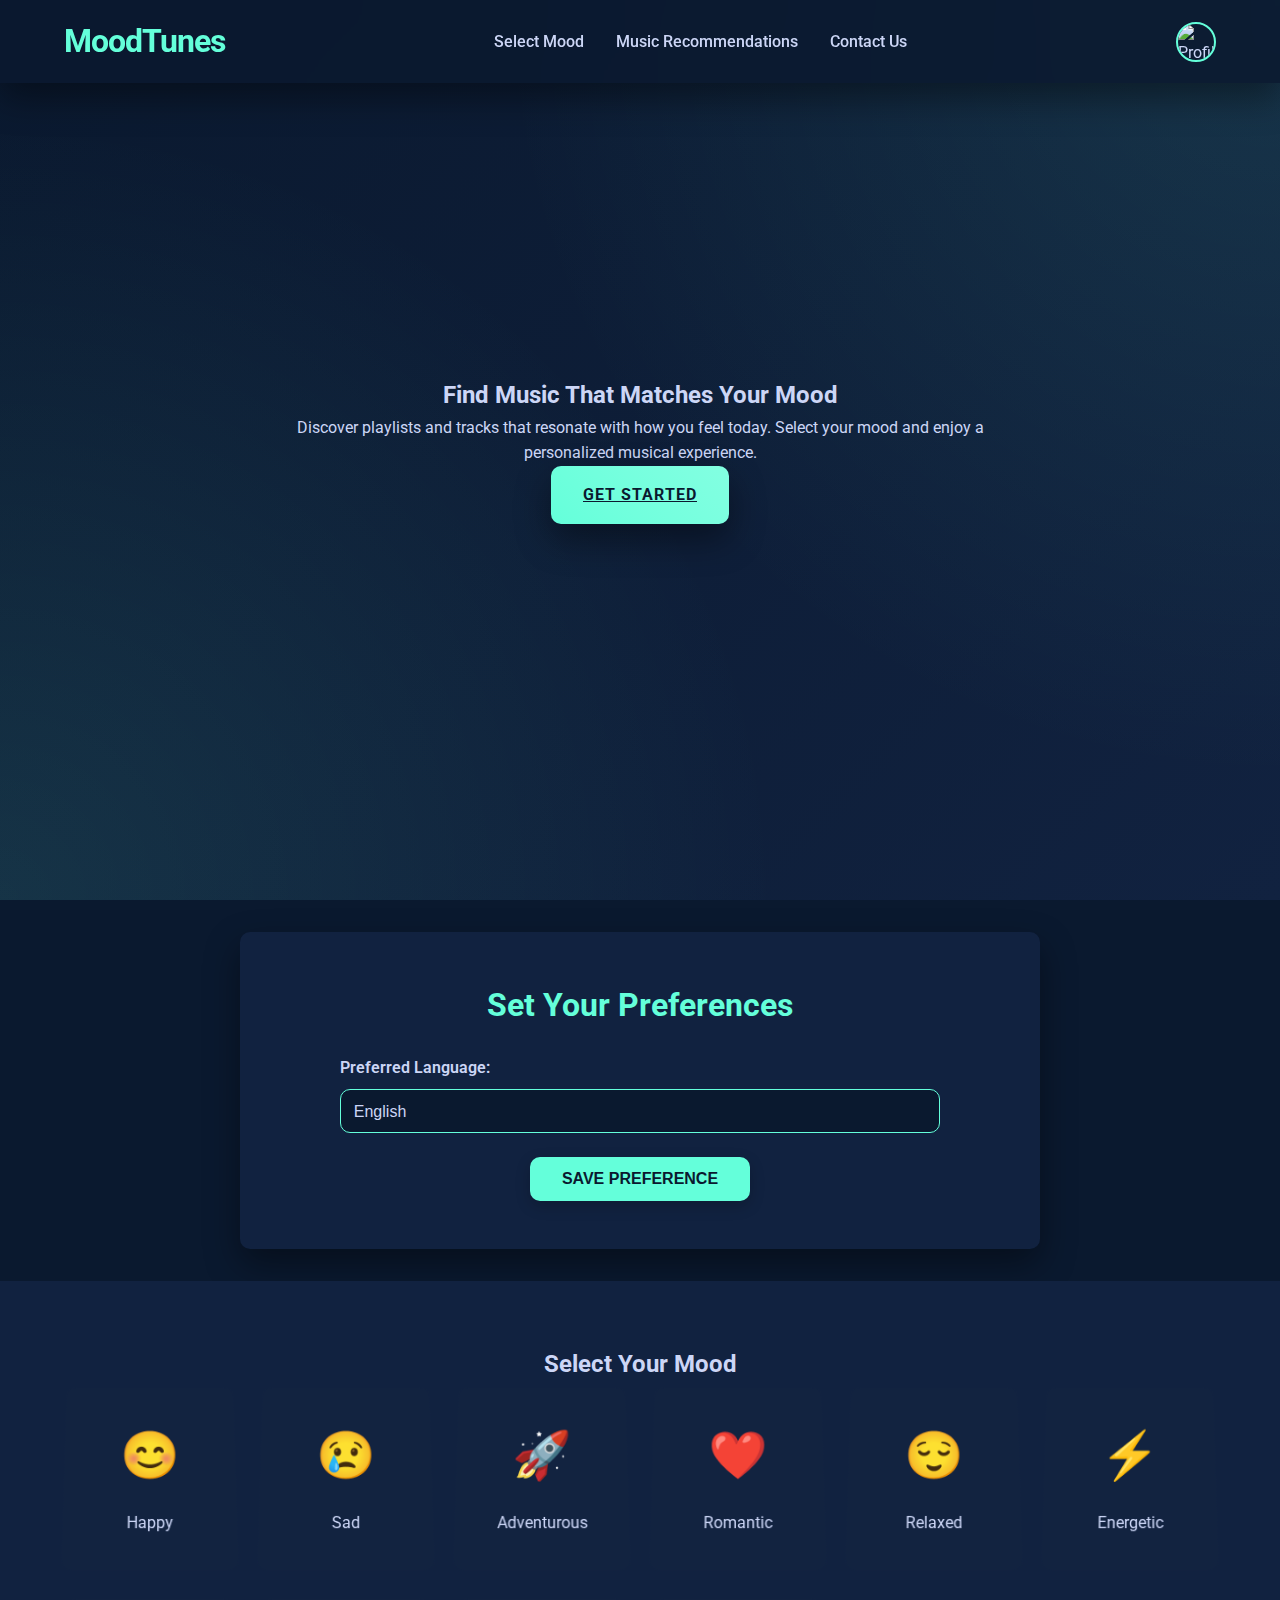
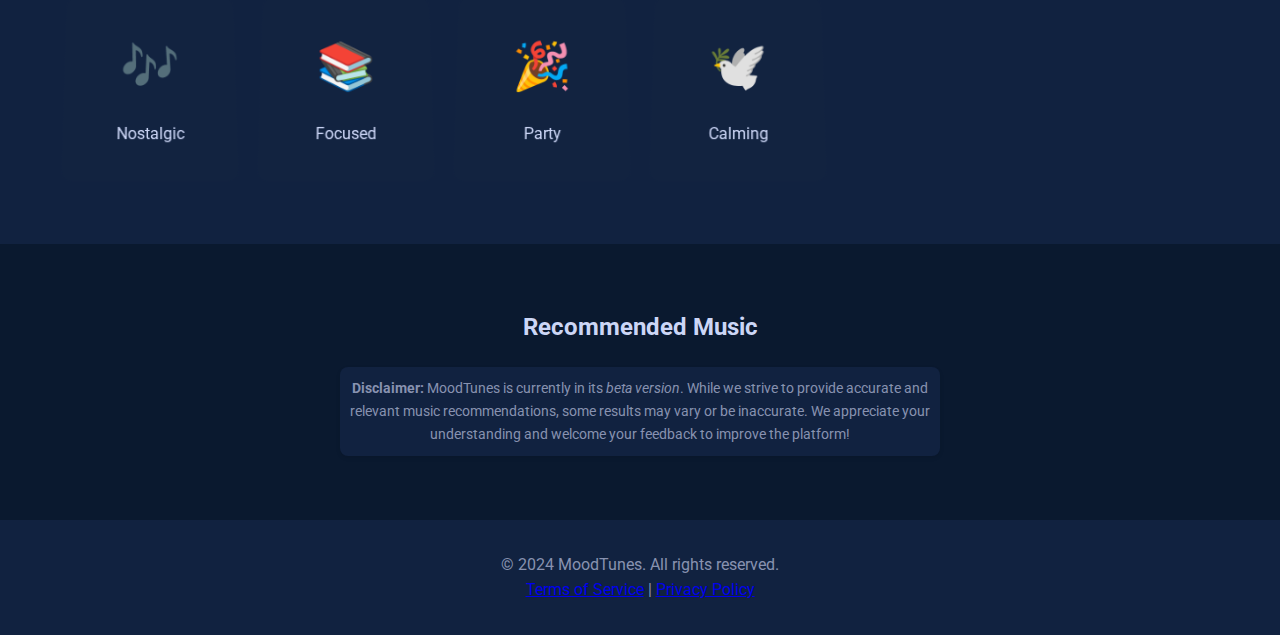
==== index.html @ 679fee43 "Add files via upload" ====
<!DOCTYPE html>
<html lang="en">
<head>
    <meta charset="UTF-8">
    <meta name="viewport" content="width=device-width, initial-scale=1.0">
    <title>MoodTunes - Find Music by Mood</title>
    <link rel="stylesheet" href="https://cdnjs.cloudflare.com/ajax/libs/font-awesome/6.0.0-beta3/css/all.min.css">
    <link rel="stylesheet" href="moodtunes.css">
    <link href="https://fonts.googleapis.com/css2?family=Roboto:wght@400;500;700&family=Poppins:wght@400;600&display=swap" rel="stylesheet">
</head>
<body>
    <div id="mainContent">
        <!-- Header -->
        <header>
            <nav>
                <div class="logo">
                    <h1>MoodTunes</h1>
                </div>
                <ul class="nav-links">
                    <li><a href="#mood-selector">Select Mood</a></li>
                    <li><a href="#recommended-music">Music Recommendations</a></li>
                    <li><a href="contact.html">Contact Us</a></li>
                </ul>
<div id="authSection" style="display: none;">
    <a href="login.html" id="loginButton" class="btn">Login</a>
    <a href="signup.html" id="signupButton" class="btn">Sign Up</a>
</div>

<!-- Profile Dropdown (shown when logged in) -->
<div class="profile-dropdown hidden" id="profileDropdown">
    <div class="profile-trigger" id="profileTrigger">
        <img id="userAvatar" src="https://via.placeholder.com/40" alt="Profile Picture">
    </div>
    <div class="dropdown-menu" id="profileMenu">
        <div class="profile-details">
            <img id="dropdownAvatar" src="https://via.placeholder.com/50" alt="Profile Picture">
            <div class="profile-details-text">
                <h4 id="userName">User Name</h4>
                <p id="userEmail">user@example.com</p>
            </div>
        </div>
        <ul>
            <li>
                <a href="settings.html">
                    <i class="fas fa-cog"></i> Settings
                </a>
            </li>
            <li>
                <a href="profile.html">
                    <i class="fas fa-user"></i> Profile
                </a>
            </li>
            <li id="logoutBtn">
                <i class="fas fa-sign-out-alt"></i> Logout
            </li>
        </ul>
    </div>
</div>

            </nav>
        </header>

        <!-- Hero Section -->
        <section id="hero">
            <div class="hero-content">
                <h2>Find Music That Matches Your Mood</h2>
                <p>Discover playlists and tracks that resonate with how you feel today. Select your mood and enjoy a personalized musical experience.</p>
                <a href="#mood-selector" class="hero-button">Get Started</a>
            </div>
        </section>
  <!-- Language Preferences -->
        <section id="preferences" class="animate__animated animate__fadeInUp">
            <h2>Set Your Preferences</h2>
            <form id="preferencesForm">
                <div class="form-group">
                    <label for="language">Preferred Language:</label>
                    <select id="language" name="language">
                        <option value="en">English</option>
                        <option value="es">Spanish</option>
                        <option value="fr">French</option>
                        <option value="de">German</option>
                        <option value="hi">Hindi</option>
                        <option value="ta">Tamil</option>
                        <option value="te">Telugu</option>
                        <option value="zh">Chinese</option>
                        <option value="ja">Japanese</option>
                        <option value="ko">Korean</option>
                        <option value="ru">Russian</option>
                        <option value="ar">Arabic</option>
                        <option value="pt">Portuguese</option>
                        <option value="it">Italian</option>
                        <option value="bn">Bengali</option>
                        <option value="ur">Urdu</option>
                        <option value="vi">Vietnamese</option>
                        <option value="th">Thai</option>
                        <option value="pl">Polish</option>
                        <option value="tr">Turkish</option>
                        <option value="nl">Dutch</option>
                        <option value="sv">Swedish</option>
                        <option value="he">Hebrew</option>
                        <option value="el">Greek</option>
                    </select>
                </div>
                <button type="button" id="savePreferences" class="btn">Save Preference</button>
            </form>
        </section>

        <!-- Mood Selector -->
        <section id="mood-selector" class="animate__animated animate__fadeInUp">
            <h2>Select Your Mood</h2>
            <div class="mood-wheel">
                <div class="mood-option happy"><span>😊</span>Happy</div>
                <div class="mood-option sad"><span>😢</span>Sad</div>
                <div class="mood-option adventurous"><span>🚀</span>Adventurous</div>
                <div class="mood-option romantic"><span>❤️</span>Romantic</div>
                <div class="mood-option relaxed"><span>😌</span>Relaxed</div>
                <div class="mood-option energetic"><span>⚡</span>Energetic</div>
                <div class="mood-option nostalgic"><span>🎶</span>Nostalgic</div>
                <div class="mood-option focused"><span>📚</span>Focused</div>
                <div class="mood-option party"><span>🎉</span>Party</div>
                <div class="mood-option calming"><span>🕊️</span>Calming</div>
            </div>
        </section>

        <!-- Recommended Music -->
        <section id="recommended-music" class="animate__animated animate__fadeInUp">
            <h2>Recommended Music</h2>
            <div class="music-grid">
                <!-- Music recommendations will be dynamically populated here -->
            </div>
            <div style="
    font-size: 0.9rem;
    color: #8892B0; /* Muted gray-blue text color */
    text-align: center;
    margin-top: 20px;
    padding: 10px;
    background-color: #112240; /* Dark background to match theme */
    border-radius: 8px;
    box-shadow: 0 2px 4px rgba(0, 0, 0, 0.1);
    max-width: 600px;
    margin-left: auto;
    margin-right: auto;
">
    <p><strong>Disclaimer:</strong> MoodTunes is currently in its <em>beta version</em>. While we strive to provide accurate and relevant music recommendations, some results may vary or be inaccurate. We appreciate your understanding and welcome your feedback to improve the platform!</p>
</div>

        </section>
    </div>

    <!-- Footer -->
    <footer>
        <div class="footer-content">
            <p>&copy; 2024 MoodTunes. All rights reserved.</p>
            <p><a href="terms.html">Terms of Service</a> | <a href="#privacy">Privacy Policy</a></p>
        </div>
    </footer>

    <!-- JavaScript -->
    <script type="module" src="moodtunes.js"></script>
</body>
</html>
---- moodtunes.css ----
/* Premium MoodTunes Styling */

/* Advanced Color Palette & Premium Variables */
:root {
    /* Deep, Sophisticated Color Scheme */
    --primary-color: #0A192F;         /* Deep Navy Blue */
    --secondary-color: #112240;       /* Darker Navy Blue */
    --accent-color: #64FFDA;          /* Vibrant Teal */
    --text-primary: #CCD6F6;          /* Soft Light Blue */
    --text-secondary: #8892B0;        /* Muted Gray-Blue */
    
    /* Gradient & Shadow Enhancements */
    --gradient-primary: linear-gradient(
        135deg, 
        var(--primary-color), 
        var(--secondary-color)
    );
    --gradient-accent: linear-gradient(
        45deg, 
        var(--accent-color), 
        color-mix(in srgb, var(--accent-color) 80%, white)
    );
    
    /* Advanced Shadow & Effects */
    --shadow-elevated: 0 15px 35px rgba(0, 0, 0, 0.4);
    --shadow-subtle: 0 5px 15px rgba(0, 0, 0, 0.2);
    
    /* Typography & Spacing */
    --font-primary: 'Inter', 'Roboto', sans-serif;
    --border-radius: 10px;
    --transition-smooth: all 0.3s cubic-bezier(0.645, 0.045, 0.355, 1);
}

/* Reset & Global Styles */
*, *::before, *::after {
    margin: 0;
    padding: 0;
    box-sizing: border-box;
    scroll-behavior: smooth;
}

body {
    font-family: var(--font-primary);
    background-color: var(--primary-color);
    color: var(--text-primary);
    line-height: 1.6;
    overflow-x: hidden;
}

/* Premium Header Navigation */
header {
    position: fixed;
    top: 0;
    left: 0;
    width: 100%;
    background: rgba(10, 25, 47, 0.85);
    backdrop-filter: blur(15px);
    z-index: 1000;
    box-shadow: var(--shadow-elevated);
    padding: 1rem 5%;
    transition: var(--transition-smooth);
}

header nav {
    display: flex;
    justify-content: space-between;
    align-items: center;
    max-width: 1400px;
    margin: 0 auto;
}

.logo h1 {
    color: var(--accent-color);
    font-size: 2rem;
    font-weight: 700;
    letter-spacing: -1px;
}

.nav-links {
    display: flex;
    align-items: center;
    gap: 2rem;
    list-style: none;
}

.nav-links li a {
    color: var(--text-primary);
    text-decoration: none;
    font-weight: 500;
    position: relative;
    transition: var(--transition-smooth);
}

.nav-links li a::after {
    content: '';
    position: absolute;
    bottom: -5px;
    left: 0;
    width: 0;
    height: 2px;
    background-color: var(--accent-color);
    transition: var(--transition-smooth);
}

.nav-links li a:hover::after {
    width: 100%;
}

.nav-links .btn {
    background: transparent;
    border: 2px solid var(--accent-color);
    color: var(--accent-color);
    padding: 0.5rem 1rem;
    border-radius: var(--border-radius);
    transition: var(--transition-smooth);
}

.nav-links .btn:hover {
    background: rgba(100, 255, 218, 0.1);
}

/* Responsive Burger Menu */
.burger {
    display: none;
    cursor: pointer;
    flex-direction: column;
    gap: 5px;
}

.burger div {
    width: 25px;
    height: 3px;
    background-color: var(--accent-color);
    transition: var(--transition-smooth);
}

/* Hero Section - Futuristic & Premium */
#hero {
    height: 100vh;
    display: flex;
    align-items: center;
    justify-content: center;
    background: var(--gradient-primary);
    text-align: center;
    position: relative;
    overflow: hidden;
}

#hero::before {
    content: '';
    position: absolute;
    top: 0;
    left: 0;
    width: 100%;
    height: 100%;
    background: 
        radial-gradient(
            circle at top right, 
            rgba(100, 255, 218, 0.1), 
            transparent 50%
        ),
        radial-gradient(
            circle at bottom left, 
            rgba(100, 255, 218, 0.1), 
            transparent 50%
        );
}

.hero-content {
    position: relative;
    z-index: 10;
    max-width: 800px;
    padding: 2rem;
}

.hero-button {
    display: inline-block;
    background: var(--gradient-accent);
    color: var(--primary-color);
    padding: 1rem 2rem;
    border-radius: var(--border-radius);
    font-weight: 700;
    text-transform: uppercase;
    letter-spacing: 1px;
    transition: var(--transition-smooth);
    box-shadow: var(--shadow-elevated);
}

.hero-button:hover {
    transform: translateY(-5px);
    box-shadow: 0 20px 40px rgba(0, 0, 0, 0.3);
}

/* Mood Selector - Enhanced Grid */
#mood-selector {
    background: var(--secondary-color);
    padding: 4rem 5%;
    display: flex;
    flex-direction: column;
    align-items: center;
}

.mood-wheel {
    display: grid;
    grid-template-columns: repeat(auto-fit, minmax(150px, 1fr));
    gap: 1.5rem;
    width: 100%;
    max-width: 1200px;
}

.mood-option {
    background: rgba(17, 34, 64, 0.7);
    border: 2px solid transparent;
    transition: var(--transition-smooth);
    text-align: center;
    padding: 2rem;
    border-radius: var(--border-radius);
    cursor: pointer;
    transform: perspective(500px) rotateX(10deg);
}

.mood-option:hover {
    border-color: var(--accent-color);
    transform: scale(1.05) perspective(500px) rotateX(0);
    box-shadow: var(--shadow-elevated);
}

.mood-option span {
    display: block;
    font-size: 3rem;
    margin-bottom: 1rem;
    transition: var(--transition-smooth);
}

.mood-option:hover span {
    transform: scale(1.2) rotate(10deg);
}

/* Recommended Music Grid */
#recommended-music {
    background: var(--primary-color);
    padding: 4rem 5%;
    display: flex;
    flex-direction: column;
    align-items: center;
}

.music-grid {
    display: grid;
    grid-template-columns: repeat(auto-fit, minmax(250px, 1fr));
    gap: 2rem;
    width: 100%;
    max-width: 1400px;
}

.music-card {
    background: var(--secondary-color);
    border-radius: var(--border-radius);
    overflow: hidden;
    transition: var(--transition-smooth);
    transform: translateY(0);
}

.music-card:hover {
    transform: translateY(-15px);
    box-shadow: var(--shadow-elevated);
}

/* Responsive Adjustments */
@media screen and (max-width: 768px) {
    /* Mobile Navigation */
    .nav-links {
        position: fixed;
        right: -100%;
        top: 0;
        height: 100vh;
        width: 75%;
        background: var(--secondary-color);
        flex-direction: column;
        justify-content: center;
        align-items: center;
        transition: var(--transition-smooth);
        z-index: 100;
    }

    .nav-links.active {
        right: 0;
    }

    .burger {
        display: flex;
        z-index: 200;
    }

    .burger.active .line1 {
        transform: rotate(-45deg) translate(-5px, 6px);
    }

    .burger.active .line2 {
        opacity: 0;
    }

    .burger.active .line3 {
        transform: rotate(45deg) translate(-5px, -6px);
    }
}

/* Footer */
footer {
    background: var(--secondary-color);
    color: var(--text-secondary);
    padding: 2rem 5%;
    text-align: center;
}

/* Profile Dropdown Styling */
.profile-dropdown {
    position: relative;
    display: flex;
    align-items: center;
}

.profile-trigger {
    display: flex;
    align-items: center;
    cursor: pointer;
    transition: var(--transition-smooth);
}

.profile-trigger img {
    width: 40px;
    height: 40px;
    border-radius: 50%;
    border: 2px solid var(--accent-color);
    object-fit: cover;
    transition: var(--transition-smooth);
}

.profile-trigger:hover img {
    transform: scale(1.1);
    box-shadow: 0 0 0 4px rgba(100, 255, 218, 0.2);
}

/* Dropdown Menu */
.dropdown-menu {
    position: absolute;
    top: calc(100% + 10px);
    right: 0;
    width: 318px;
    background: var(--secondary-color);
    border-radius: var(--border-radius);
    box-shadow: var(--shadow-elevated);
    opacity: 0;
    visibility: hidden;
    transform: translateY(-10px);
    transition: opacity 0.3s ease, transform 0.3s ease;
    border: 1px solid rgba(100, 255, 218, 0.1);
    z-index: 1000;
    overflow: hidden;
}

/* Music Card */
.music-card {
    background: var(--secondary-color);
    border-radius: var(--border-radius);
    overflow: hidden;
    transition: var(--transition-smooth);
    transform: translateY(0);
    display: flex;
    flex-direction: column;
    justify-content: space-between;
    align-items: center;
    padding: 1rem;
    text-align: center;
}

.music-card img {
    width: 86%; /* Set full width of the card */
    height: auto; /* Maintain aspect ratio */
    border-radius: var(--border-radius);
    object-fit: cover; /* Ensures the image scales properly */
    max-height: 200px; /* Set a reasonable max height */
    margin-bottom: 1rem;
}

/* Spotify Button */
.music-card .spotify-button {
    display: inline-flex;
    align-items: center;
    justify-content: center;
    background-color: #1DB954; /* Spotify green */
    color: #fff;
    padding: 0.5rem 1rem;
    border-radius: var(--border-radius);
    text-decoration: none;
    font-size: 0.9rem;
    font-weight: 600;
    transition: var(--transition-smooth);
    margin-top: 1rem;
    box-shadow: var(--shadow-elevated);
}

.music-card .spotify-button:hover {
    background-color: #1ed760; /* Slightly lighter green on hover */
    transform: translateY(-2px);
    box-shadow: var(--shadow-elevated);
}

.music-card .spotify-button img {
    margin-right: 0.5rem;
    width: 20px;
    height: 20px;
}

/* Title and Owner Styling */
.music-card h3 {
    font-size: 1.2rem;
    color: var(--text-primary);
    margin: 0.5rem 0;
}

.music-card p {
    font-size: 1rem;
    color: var(--text-secondary);
    margin: 0;
}


.dropdown-menu.active {
    opacity: 1;
    visibility: visible;
    transform: translateY(0);
}

/* Profile Details */
.profile-details {
    display: flex;
    align-items: center;
    padding: 1.2rem;
    background: rgba(17, 34, 64, 0.8);
    border-bottom: 1px solid rgba(100, 255, 218, 0.2);
}

.profile-details img {
    width: 50px;
    height: 50px;
    border-radius: 50%;
    margin-right: 1rem;
    border: 2px solid var(--accent-color);
    object-fit: cover;
}

.profile-details h4 {
    color: var(--text-primary);
    margin: 0;
    font-size: 1rem;
    font-weight: 600;
}

.profile-details p {
    color: var(--text-secondary);
    margin: 0;
    font-size: 0.9rem;
}

/* Dropdown Menu Items */
.dropdown-menu ul {
    list-style: none;
    padding: 0;
    margin: 0;
}

.dropdown-menu ul li {
    padding: 0.8rem 1.2rem;
    color: var(--text-primary);
    cursor: pointer;
    display: flex;
    align-items: center;
    transition: var(--transition-smooth);
}

.dropdown-menu ul li i {
    margin-right: 1rem;
    font-size: 1.2rem;
    color: var(--accent-color);
}

.dropdown-menu ul li:hover {
    background: rgba(100, 255, 218, 0.1);
    color: var(--accent-color);
}

.dropdown-menu ul li a {
    text-decoration: none;
    color: inherit;
    width: 100%;
}

/* Login Button Styles */
.login-btn {
    display: inline-block;
    background: transparent;
    color: var(--accent-color);
    border: 2px solid var(--accent-color);
    padding: 0.75rem 1.5rem;
    border-radius: var(--border-radius);
    font-weight: 600;
    text-transform: uppercase;
    letter-spacing: 1px;
    transition: var(--transition-smooth);
    text-decoration: none;
    cursor: pointer;
}

.login-btn:hover {
    background: rgba(100, 255, 218, 0.1);
    transform: translateY(-3px);
    box-shadow: var(--shadow-subtle);
}

.login-btn:active {
    transform: translateY(1px);
    background: rgba(100, 255, 218, 0.2);
}

/* Language Preferences Section */
#preferences {
    background: var(--secondary-color);
    color: var(--text-primary);
    padding: 3rem 5%;
    border-radius: var(--border-radius);
    box-shadow: var(--shadow-elevated);
    margin: 2rem auto;
    text-align: center;
    max-width: 800px;
}

#preferences h2 {
    font-size: 2rem;
    font-weight: 700;
    margin-bottom: 1.5rem;
    color: var(--accent-color);
}

#preferencesForm {
    display: flex;
    flex-direction: column;
    gap: 1.5rem;
    align-items: center;
}

.form-group {
    display: flex;
    flex-direction: column;
    width: 100%;
    max-width: 600px;
    text-align: left;
}

.form-group label {
    font-size: 1rem;
    font-weight: 600;
    margin-bottom: 0.5rem;
    color: var(--text-primary);
}

.form-group select {
    width: 100%;
    padding: 0.8rem;
    font-size: 1rem;
    color: var(--text-primary);
    background: var(--primary-color);
    border: 1px solid var(--accent-color);
    border-radius: var(--border-radius);
    outline: none;
    transition: border 0.3s ease, box-shadow 0.3s ease;
    appearance: none; /* Hides the default arrow for better styling */
    position: relative;
    z-index: 1; /* Ensures dropdown options are above other content */
}


.form-group select:hover,
.form-group select:focus {
    border-color: var(--accent-color);
    background: var(--secondary-color);
}

.form-group select option {
    color: var(--text-primary);
    background: var(--primary-color);
    border: none;
    padding: 0.8rem;
}

select:focus-visible {
    outline: none;
}

/* Ensure dropdown options display downward */
.form-group select {
    overflow: visible;
    position: relative;
}


.btn {
    padding: 0.8rem 2rem;
    font-size: 1rem;
    font-weight: 600;
    color: var(--primary-color);
    background: var(--accent-color);
    border: none;
    border-radius: var(--border-radius);
    cursor: pointer;
    transition: var(--transition-smooth);
    box-shadow: var(--shadow-subtle);
    text-transform: uppercase;
}

.btn:hover {
    background: linear-gradient(45deg, var(--accent-color), #ffffff);
    transform: translateY(-2px);
    box-shadow: var(--shadow-elevated);
}

.btn:active {
    transform: translateY(1px);
    box-shadow: var(--shadow-subtle);
}

/* Responsive Adjustments for Preferences Section */
@media screen and (max-width: 768px) {
    #preferences {
        padding: 2rem;
    }

    .form-group {
        max-width: 100%;
    }

    .btn {
        width: 100%;
    }
}

/* Alternative Filled Style */
.login-btn.filled {
    background: var(--accent-color);
    color: var(--primary-color);
    border: 2px solid var(--accent-color);
}

.login-btn.filled:hover {
    background: color-mix(in srgb, var(--accent-color) 90%, white);
    box-shadow: var(--shadow-elevated);
}

/* Responsive Login Button */
@media screen and (max-width: 768px) {
    .login-btn {
        width: 100%;
        text-align: center;
        padding: 1rem;
        margin-top: 1rem;
    }
}

@media screen and (max-width: 768px) {
    .dropdown-menu {
        position: fixed; /* Fixed to viewport for mobile */
        top: 50px; /* Below the header */
        right: 0;
        width: 100%; /* Full width */
        border-radius: 0; /* Remove rounded corners */
        box-shadow: none; /* Simplify shadow for smaller screens */
        z-index: 1000;
    }

    .profile-details {
        padding: 1.5rem;
        background: rgba(17, 34, 64, 0.8);
        text-align: center;
        border-bottom: 1px solid rgba(100, 255, 218, 0.2);
    }

    .profile-details img {
        width: 60px;
        height: 60px;
    }

    .profile-details h4 {
        font-size: 1.1rem;
    }

    .profile-details p {
        font-size: 0.95rem;
    }

    .dropdown-menu ul li {
        padding: 1rem;
        text-align: center; /* Center align text for better spacing */
    }

    .dropdown-menu ul li:hover {
        background: rgba(100, 255, 218, 0.1);
    }
}
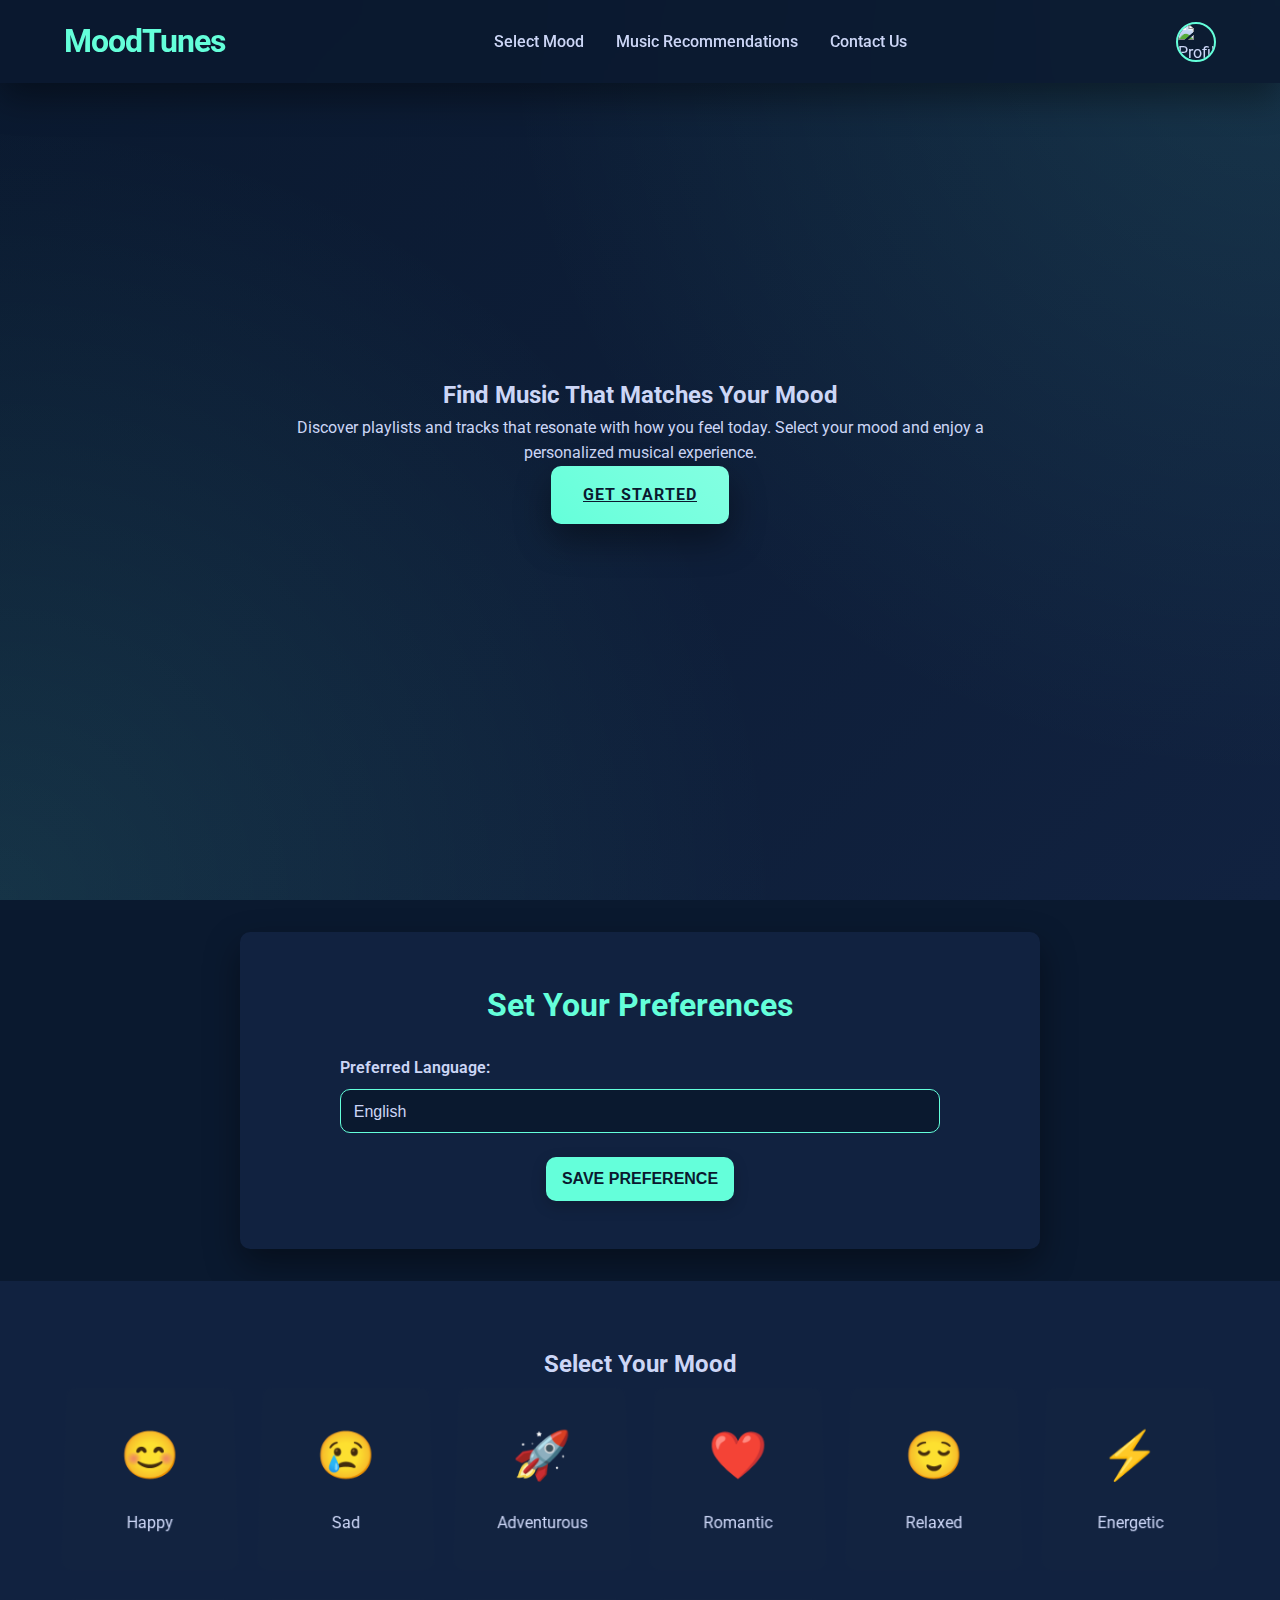
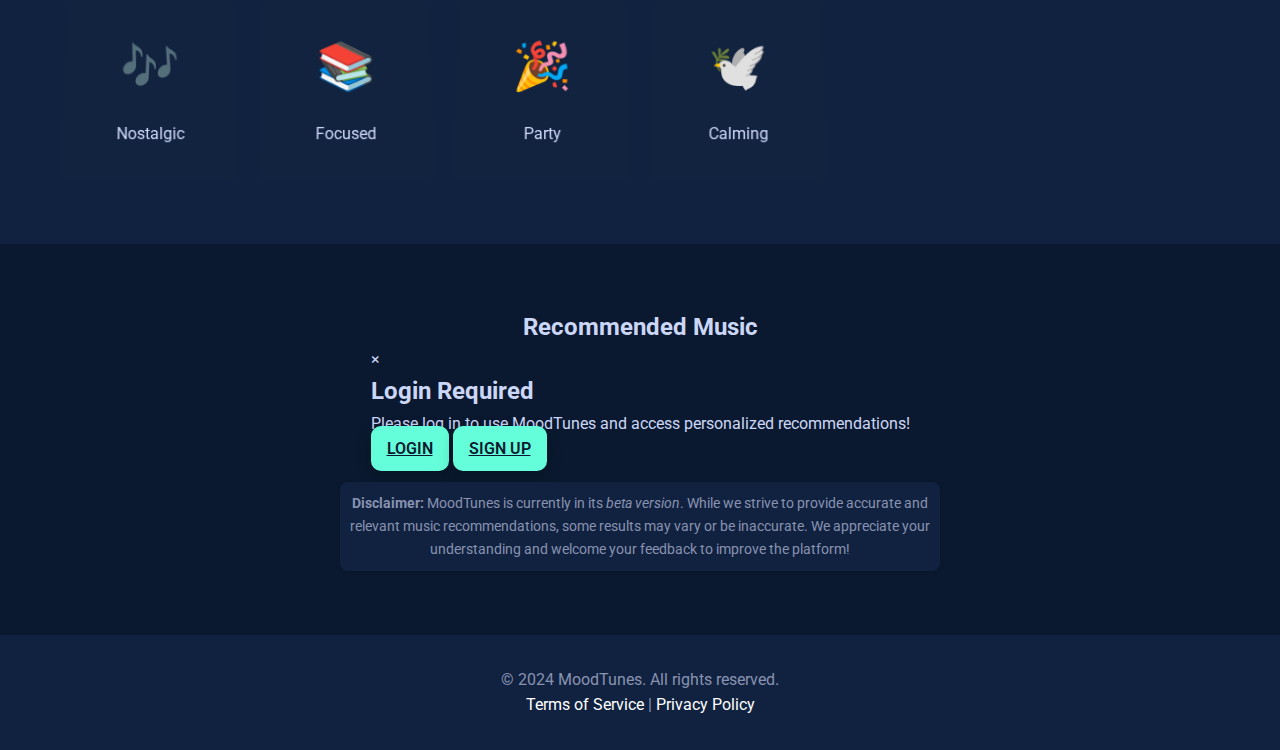
==== commit 34c686f3: "Update index.html" ====
--- a/index.html
+++ b/index.html
@@ -128,6 +128,19 @@
             <div class="music-grid">
                 <!-- Music recommendations will be dynamically populated here -->
             </div>
+            <!-- Modal Popup -->
+<div id="loginModal" class="modal hidden">
+    <div class="modal-content">
+        <span class="close-button" id="closeModal">&times;</span>
+        <h2>Login Required</h2>
+        <p>Please log in to use MoodTunes and access personalized recommendations!</p>
+        <div class="modal-actions">
+            <a href="login.html" class="btn btn-primary">Login</a>
+            <a href="signup.html" class="btn btn-secondary">Sign Up</a>
+        </div>
+    </div>
+</div>
+
             <div style="
     font-size: 0.9rem;
     color: #8892B0; /* Muted gray-blue text color */
@@ -151,7 +164,7 @@
     <footer>
         <div class="footer-content">
             <p>&copy; 2024 MoodTunes. All rights reserved.</p>
-            <p><a href="terms.html">Terms of Service</a> | <a href="#privacy">Privacy Policy</a></p>
+            <p><a href="terms-and-conditions.html">Terms of Service</a> | <a href="privacy-policy.html">Privacy Policy</a></p>
         </div>
     </footer>
 
--- a/moodtunes.css
+++ b/moodtunes.css
@@ -173,6 +173,11 @@
     padding: 2rem;
 }
 
+.footer-content a {
+    text-decoration: none;
+    color: #ffffff;
+}
+
 .hero-button {
     display: inline-block;
     background: var(--gradient-accent);
@@ -605,7 +610,7 @@
 
 
 .btn {
-    padding: 0.8rem 2rem;
+   padding: 0.8rem 1rem;
     font-size: 1rem;
     font-weight: 600;
     color: var(--primary-color);
@@ -705,4 +710,74 @@
     .dropdown-menu ul li:hover {
         background: rgba(100, 255, 218, 0.1);
     }
-}+
+        .dropdown-menu ul li#logoutBtn {
+        text-align: center;
+        justify-content: center;
+        padding: 1rem;
+        width: 100%; /* Ensure full width */
+    }
+}
+
+/* Media Queries for Music Card */
+
+/* For tablets and smaller screens */
+@media (max-width: 768px) {
+    .music-card {
+        flex-direction: column;
+        padding: 0.8rem;
+    }
+
+    .music-card img {
+        max-height: 150px; /* Reduce max height for smaller screens */
+        margin-bottom: 0.8rem;
+    }
+
+    .music-card h3 {
+        font-size: 1rem; /* Adjust font size for smaller screens */
+    }
+
+    .music-card p {
+        font-size: 0.9rem;
+    }
+
+    .music-card .spotify-button {
+        font-size: 0.8rem; /* Smaller font for button */
+        padding: 0.4rem 0.8rem;
+    }
+
+    .music-card .spotify-button img {
+        width: 18px; /* Adjust Spotify logo size */
+        height: 18px;
+        margin-right: 0.4rem;
+    }
+}
+
+/* For mobile devices */
+@media (max-width: 480px) {
+    .music-card {
+        padding: 0.6rem;
+    }
+
+    .music-card img {
+        max-height: 317px; /* Further reduce max height */
+    }
+
+    .music-card h3 {
+        font-size: 0.9rem;
+    }
+
+    .music-card p {
+        font-size: 0.8rem;
+    }
+
+    .music-card .spotify-button {
+        font-size: 0.7rem; /* Even smaller font for button */
+        padding: 0.3rem 0.6rem;
+    }
+
+    .music-card .spotify-button img {
+        width: 16px; /* Adjust Spotify logo size further */
+        height: 16px;
+    }
+}
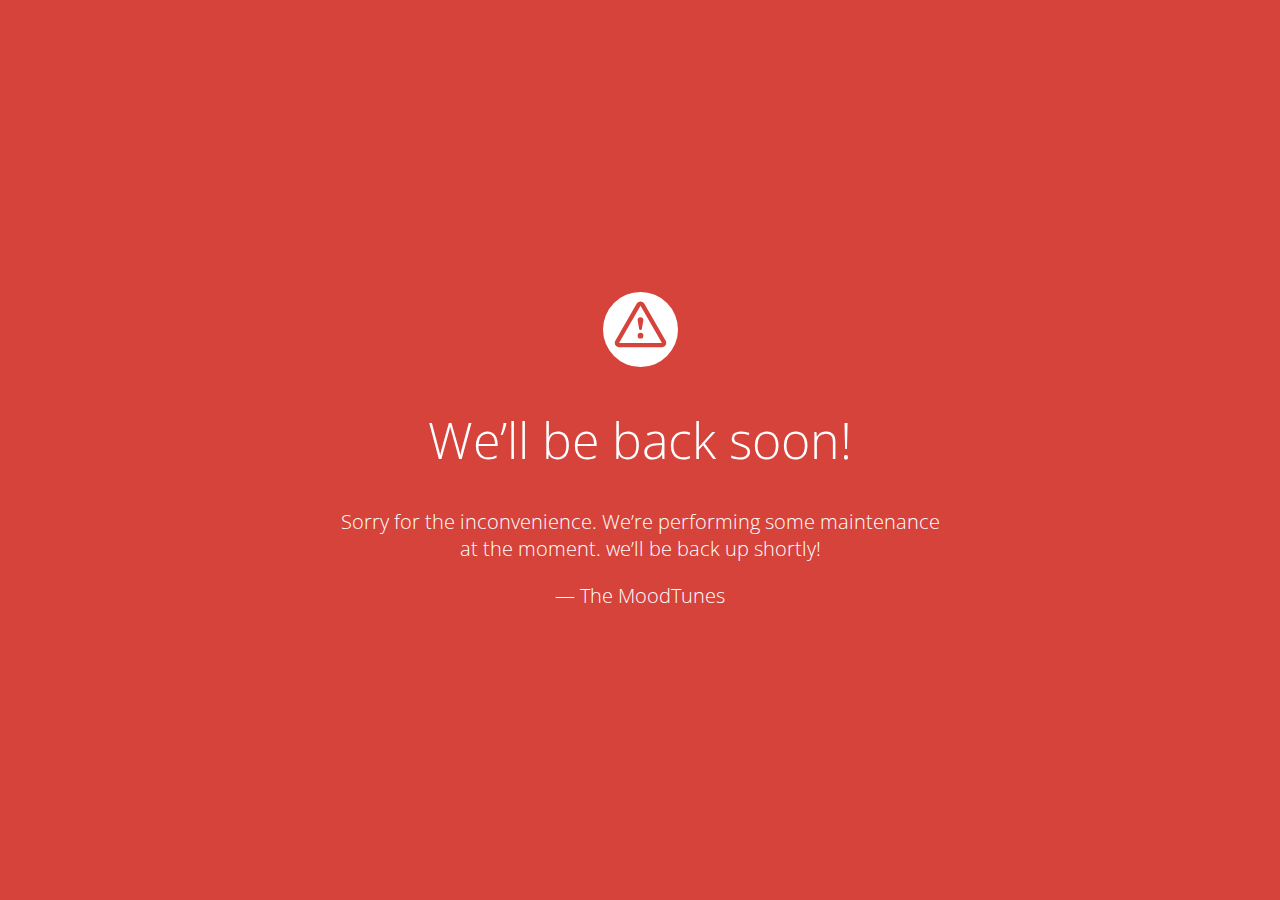
==== commit 839b4604: "Create index.html" ====
--- a/index.html
+++ b/index.html
@@ -1,174 +1,23 @@
-<!DOCTYPE html>
-<html lang="en">
-<head>
-    <meta charset="UTF-8">
-    <meta name="viewport" content="width=device-width, initial-scale=1.0">
-    <title>MoodTunes - Find Music by Mood</title>
-    <link rel="stylesheet" href="https://cdnjs.cloudflare.com/ajax/libs/font-awesome/6.0.0-beta3/css/all.min.css">
-    <link rel="stylesheet" href="moodtunes.css">
-    <link href="https://fonts.googleapis.com/css2?family=Roboto:wght@400;500;700&family=Poppins:wght@400;600&display=swap" rel="stylesheet">
-</head>
-<body>
-    <div id="mainContent">
-        <!-- Header -->
-        <header>
-            <nav>
-                <div class="logo">
-                    <h1>MoodTunes</h1>
-                </div>
-                <ul class="nav-links">
-                    <li><a href="#mood-selector">Select Mood</a></li>
-                    <li><a href="#recommended-music">Music Recommendations</a></li>
-                    <li><a href="contact.html">Contact Us</a></li>
-                </ul>
-<div id="authSection" style="display: none;">
-    <a href="login.html" id="loginButton" class="btn">Login</a>
-    <a href="signup.html" id="signupButton" class="btn">Sign Up</a>
-</div>
-
-<!-- Profile Dropdown (shown when logged in) -->
-<div class="profile-dropdown hidden" id="profileDropdown">
-    <div class="profile-trigger" id="profileTrigger">
-        <img id="userAvatar" src="https://via.placeholder.com/40" alt="Profile Picture">
-    </div>
-    <div class="dropdown-menu" id="profileMenu">
-        <div class="profile-details">
-            <img id="dropdownAvatar" src="https://via.placeholder.com/50" alt="Profile Picture">
-            <div class="profile-details-text">
-                <h4 id="userName">User Name</h4>
-                <p id="userEmail">user@example.com</p>
-            </div>
-        </div>
-        <ul>
-            <li>
-                <a href="settings.html">
-                    <i class="fas fa-cog"></i> Settings
-                </a>
-            </li>
-            <li>
-                <a href="profile.html">
-                    <i class="fas fa-user"></i> Profile
-                </a>
-            </li>
-            <li id="logoutBtn">
-                <i class="fas fa-sign-out-alt"></i> Logout
-            </li>
-        </ul>
-    </div>
-</div>
-
-            </nav>
-        </header>
-
-        <!-- Hero Section -->
-        <section id="hero">
-            <div class="hero-content">
-                <h2>Find Music That Matches Your Mood</h2>
-                <p>Discover playlists and tracks that resonate with how you feel today. Select your mood and enjoy a personalized musical experience.</p>
-                <a href="#mood-selector" class="hero-button">Get Started</a>
-            </div>
-        </section>
-  <!-- Language Preferences -->
-        <section id="preferences" class="animate__animated animate__fadeInUp">
-            <h2>Set Your Preferences</h2>
-            <form id="preferencesForm">
-                <div class="form-group">
-                    <label for="language">Preferred Language:</label>
-                    <select id="language" name="language">
-                        <option value="en">English</option>
-                        <option value="es">Spanish</option>
-                        <option value="fr">French</option>
-                        <option value="de">German</option>
-                        <option value="hi">Hindi</option>
-                        <option value="ta">Tamil</option>
-                        <option value="te">Telugu</option>
-                        <option value="zh">Chinese</option>
-                        <option value="ja">Japanese</option>
-                        <option value="ko">Korean</option>
-                        <option value="ru">Russian</option>
-                        <option value="ar">Arabic</option>
-                        <option value="pt">Portuguese</option>
-                        <option value="it">Italian</option>
-                        <option value="bn">Bengali</option>
-                        <option value="ur">Urdu</option>
-                        <option value="vi">Vietnamese</option>
-                        <option value="th">Thai</option>
-                        <option value="pl">Polish</option>
-                        <option value="tr">Turkish</option>
-                        <option value="nl">Dutch</option>
-                        <option value="sv">Swedish</option>
-                        <option value="he">Hebrew</option>
-                        <option value="el">Greek</option>
-                    </select>
-                </div>
-                <button type="button" id="savePreferences" class="btn">Save Preference</button>
-            </form>
-        </section>
-
-        <!-- Mood Selector -->
-        <section id="mood-selector" class="animate__animated animate__fadeInUp">
-            <h2>Select Your Mood</h2>
-            <div class="mood-wheel">
-                <div class="mood-option happy"><span>😊</span>Happy</div>
-                <div class="mood-option sad"><span>😢</span>Sad</div>
-                <div class="mood-option adventurous"><span>🚀</span>Adventurous</div>
-                <div class="mood-option romantic"><span>❤️</span>Romantic</div>
-                <div class="mood-option relaxed"><span>😌</span>Relaxed</div>
-                <div class="mood-option energetic"><span>⚡</span>Energetic</div>
-                <div class="mood-option nostalgic"><span>🎶</span>Nostalgic</div>
-                <div class="mood-option focused"><span>📚</span>Focused</div>
-                <div class="mood-option party"><span>🎉</span>Party</div>
-                <div class="mood-option calming"><span>🕊️</span>Calming</div>
-            </div>
-        </section>
-
-        <!-- Recommended Music -->
-        <section id="recommended-music" class="animate__animated animate__fadeInUp">
-            <h2>Recommended Music</h2>
-            <div class="music-grid">
-                <!-- Music recommendations will be dynamically populated here -->
-            </div>
-            <!-- Modal Popup -->
-<div id="loginModal" class="modal hidden">
-    <div class="modal-content">
-        <span class="close-button" id="closeModal">&times;</span>
-        <h2>Login Required</h2>
-        <p>Please log in to use MoodTunes and access personalized recommendations!</p>
-        <div class="modal-actions">
-            <a href="login.html" class="btn btn-primary">Login</a>
-            <a href="signup.html" class="btn btn-secondary">Sign Up</a>
-        </div>
-    </div>
-</div>
-
-            <div style="
-    font-size: 0.9rem;
-    color: #8892B0; /* Muted gray-blue text color */
-    text-align: center;
-    margin-top: 20px;
-    padding: 10px;
-    background-color: #112240; /* Dark background to match theme */
-    border-radius: 8px;
-    box-shadow: 0 2px 4px rgba(0, 0, 0, 0.1);
-    max-width: 600px;
-    margin-left: auto;
-    margin-right: auto;
-">
-    <p><strong>Disclaimer:</strong> MoodTunes is currently in its <em>beta version</em>. While we strive to provide accurate and relevant music recommendations, some results may vary or be inaccurate. We appreciate your understanding and welcome your feedback to improve the platform!</p>
-</div>
-
-        </section>
-    </div>
-
-    <!-- Footer -->
-    <footer>
-        <div class="footer-content">
-            <p>&copy; 2024 MoodTunes. All rights reserved.</p>
-            <p><a href="terms-and-conditions.html">Terms of Service</a> | <a href="privacy-policy.html">Privacy Policy</a></p>
-        </div>
-    </footer>
-
-    <!-- JavaScript -->
-    <script type="module" src="moodtunes.js"></script>
-</body>
-</html>
+<!doctype html>
+<title>Site Maintenance</title>
+<link href="https://fonts.googleapis.com/css?family=Open+Sans:300,400,700" rel="stylesheet">
+<style>
+  html, body { padding: 0; margin: 0; width: 100%; height: 100%; }
+  * {box-sizing: border-box;}
+  body { text-align: center; padding: 0; background: #d6433b; color: #fff; font-family: Open Sans; }
+  h1 { font-size: 50px; font-weight: 100; text-align: center;}
+  body { font-family: Open Sans; font-weight: 100; font-size: 20px; color: #fff; text-align: center; display: -webkit-box; display: -ms-flexbox; display: flex; -webkit-box-pack: center; -ms-flex-pack: center; justify-content: center; -webkit-box-align: center; -ms-flex-align: center; align-items: center;}
+  article { display: block; width: 700px; padding: 50px; margin: 0 auto; }
+  a { color: #fff; font-weight: bold;}
+  a:hover { text-decoration: none; }
+  svg { width: 75px; margin-top: 1em; }
+</style>
+
+<article>
+    <svg xmlns="http://www.w3.org/2000/svg" viewBox="0 0 202.24 202.24"><defs><style>.cls-1{fill:#fff;}</style></defs><title>Asset 3</title><g id="Layer_2" data-name="Layer 2"><g id="Capa_1" data-name="Capa 1"><path class="cls-1" d="M101.12,0A101.12,101.12,0,1,0,202.24,101.12,101.12,101.12,0,0,0,101.12,0ZM159,148.76H43.28a11.57,11.57,0,0,1-10-17.34L91.09,31.16a11.57,11.57,0,0,1,20.06,0L169,131.43a11.57,11.57,0,0,1-10,17.34Z"/><path class="cls-1" d="M101.12,36.93h0L43.27,137.21H159L101.13,36.94Zm0,88.7a7.71,7.71,0,1,1,7.71-7.71A7.71,7.71,0,0,1,101.12,125.63Zm7.71-50.13a7.56,7.56,0,0,1-.11,1.3l-3.8,22.49a3.86,3.86,0,0,1-7.61,0l-3.8-22.49a8,8,0,0,1-.11-1.3,7.71,7.71,0,1,1,15.43,0Z"/></g></g></svg>
+    <h1>We&rsquo;ll be back soon!</h1>
+    <div>
+        <p>Sorry for the inconvenience. We&rsquo;re performing some maintenance at the moment. we&rsquo;ll be back up shortly!</p>
+        <p>&mdash; The MoodTunes</p>
+    </div>
+</article>
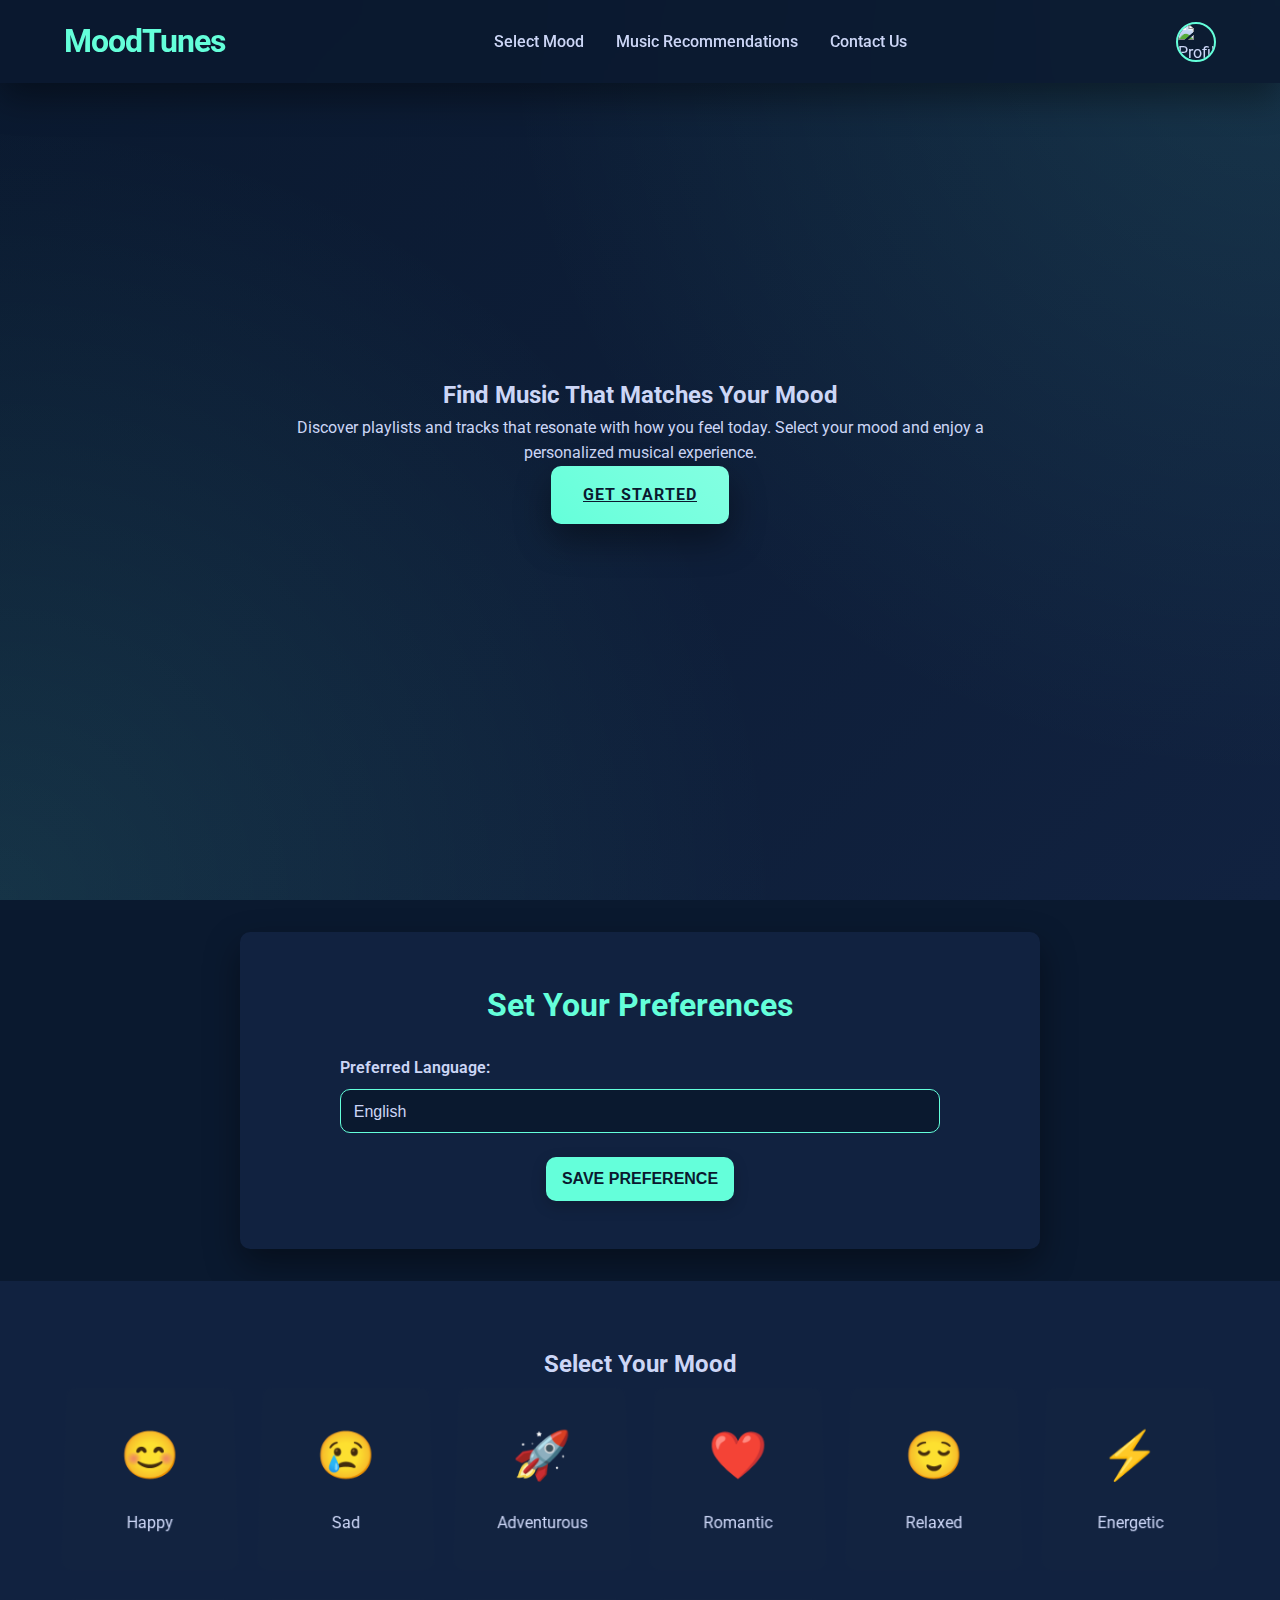
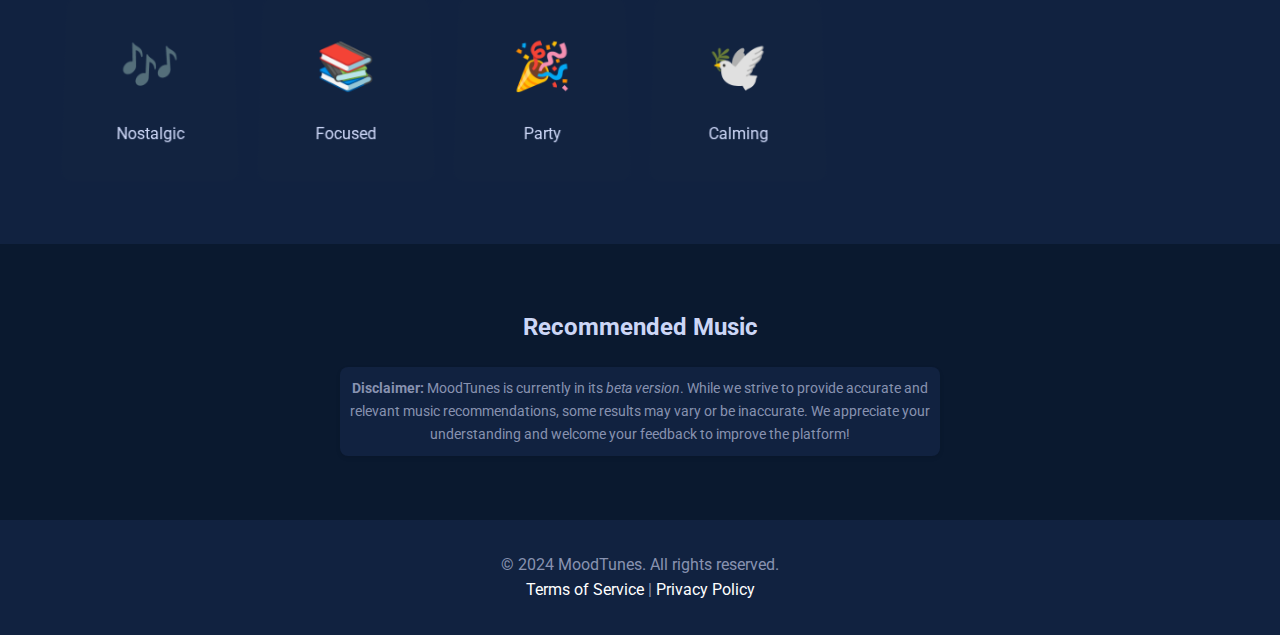
==== commit cf28024f: "Update and rename MoodTunes.html to index.html" ====
--- a/index.html
+++ b/index.html
@@ -1,23 +1,174 @@
-<!doctype html>
-<title>Site Maintenance</title>
-<link href="https://fonts.googleapis.com/css?family=Open+Sans:300,400,700" rel="stylesheet">
-<style>
-  html, body { padding: 0; margin: 0; width: 100%; height: 100%; }
-  * {box-sizing: border-box;}
-  body { text-align: center; padding: 0; background: #d6433b; color: #fff; font-family: Open Sans; }
-  h1 { font-size: 50px; font-weight: 100; text-align: center;}
-  body { font-family: Open Sans; font-weight: 100; font-size: 20px; color: #fff; text-align: center; display: -webkit-box; display: -ms-flexbox; display: flex; -webkit-box-pack: center; -ms-flex-pack: center; justify-content: center; -webkit-box-align: center; -ms-flex-align: center; align-items: center;}
-  article { display: block; width: 700px; padding: 50px; margin: 0 auto; }
-  a { color: #fff; font-weight: bold;}
-  a:hover { text-decoration: none; }
-  svg { width: 75px; margin-top: 1em; }
-</style>
-
-<article>
-    <svg xmlns="http://www.w3.org/2000/svg" viewBox="0 0 202.24 202.24"><defs><style>.cls-1{fill:#fff;}</style></defs><title>Asset 3</title><g id="Layer_2" data-name="Layer 2"><g id="Capa_1" data-name="Capa 1"><path class="cls-1" d="M101.12,0A101.12,101.12,0,1,0,202.24,101.12,101.12,101.12,0,0,0,101.12,0ZM159,148.76H43.28a11.57,11.57,0,0,1-10-17.34L91.09,31.16a11.57,11.57,0,0,1,20.06,0L169,131.43a11.57,11.57,0,0,1-10,17.34Z"/><path class="cls-1" d="M101.12,36.93h0L43.27,137.21H159L101.13,36.94Zm0,88.7a7.71,7.71,0,1,1,7.71-7.71A7.71,7.71,0,0,1,101.12,125.63Zm7.71-50.13a7.56,7.56,0,0,1-.11,1.3l-3.8,22.49a3.86,3.86,0,0,1-7.61,0l-3.8-22.49a8,8,0,0,1-.11-1.3,7.71,7.71,0,1,1,15.43,0Z"/></g></g></svg>
-    <h1>We&rsquo;ll be back soon!</h1>
-    <div>
-        <p>Sorry for the inconvenience. We&rsquo;re performing some maintenance at the moment. we&rsquo;ll be back up shortly!</p>
-        <p>&mdash; The MoodTunes</p>
-    </div>
-</article>
+<!DOCTYPE html>
+<html lang="en">
+<head>
+    <meta charset="UTF-8">
+    <meta name="viewport" content="width=device-width, initial-scale=1.0">
+    <title>MoodTunes - Find Music by Mood</title>
+    <link rel="stylesheet" href="https://cdnjs.cloudflare.com/ajax/libs/font-awesome/6.0.0-beta3/css/all.min.css">
+    <link rel="stylesheet" href="moodtunes.css">
+    <link href="https://fonts.googleapis.com/css2?family=Roboto:wght@400;500;700&family=Poppins:wght@400;600&display=swap" rel="stylesheet">
+</head>
+<body>
+    <div id="mainContent">
+        <!-- Header -->
+        <header>
+            <nav>
+                <div class="logo">
+                    <h1>MoodTunes</h1>
+                </div>
+                <ul class="nav-links">
+                    <li><a href="#mood-selector">Select Mood</a></li>
+                    <li><a href="#recommended-music">Music Recommendations</a></li>
+                    <li><a href="contact.html">Contact Us</a></li>
+                </ul>
+<div id="authSection" style="display: none;">
+    <a href="login.html" id="loginButton" class="btn">Login</a>
+    <a href="signup.html" id="signupButton" class="btn">Sign Up</a>
+</div>
+
+<!-- Profile Dropdown (shown when logged in) -->
+<div class="profile-dropdown hidden" id="profileDropdown">
+    <div class="profile-trigger" id="profileTrigger">
+        <img id="userAvatar" src="https://via.placeholder.com/40" alt="Profile Picture">
+    </div>
+    <div class="dropdown-menu" id="profileMenu">
+        <div class="profile-details">
+            <img id="dropdownAvatar" src="https://via.placeholder.com/50" alt="Profile Picture">
+            <div class="profile-details-text">
+                <h4 id="userName">User Name</h4>
+                <p id="userEmail">user@example.com</p>
+            </div>
+        </div>
+        <ul>
+            <li>
+                <a href="settings.html">
+                    <i class="fas fa-cog"></i> Settings
+                </a>
+            </li>
+            <li>
+                <a href="profile.html">
+                    <i class="fas fa-user"></i> Profile
+                </a>
+            </li>
+            <li id="logoutBtn">
+                <i class="fas fa-sign-out-alt"></i> Logout
+            </li>
+        </ul>
+    </div>
+</div>
+
+            </nav>
+        </header>
+
+        <!-- Hero Section -->
+        <section id="hero">
+            <div class="hero-content">
+                <h2>Find Music That Matches Your Mood</h2>
+                <p>Discover playlists and tracks that resonate with how you feel today. Select your mood and enjoy a personalized musical experience.</p>
+                <a href="#mood-selector" class="hero-button">Get Started</a>
+            </div>
+        </section>
+  <!-- Language Preferences -->
+        <section id="preferences" class="animate__animated animate__fadeInUp">
+            <h2>Set Your Preferences</h2>
+            <form id="preferencesForm">
+                <div class="form-group">
+                    <label for="language">Preferred Language:</label>
+                    <select id="language" name="language">
+                        <option value="en">English</option>
+                        <option value="es">Spanish</option>
+                        <option value="fr">French</option>
+                        <option value="de">German</option>
+                        <option value="hi">Hindi</option>
+                        <option value="ta">Tamil</option>
+                        <option value="te">Telugu</option>
+                        <option value="zh">Chinese</option>
+                        <option value="ja">Japanese</option>
+                        <option value="ko">Korean</option>
+                        <option value="ru">Russian</option>
+                        <option value="ar">Arabic</option>
+                        <option value="pt">Portuguese</option>
+                        <option value="it">Italian</option>
+                        <option value="bn">Bengali</option>
+                        <option value="ur">Urdu</option>
+                        <option value="vi">Vietnamese</option>
+                        <option value="th">Thai</option>
+                        <option value="pl">Polish</option>
+                        <option value="tr">Turkish</option>
+                        <option value="nl">Dutch</option>
+                        <option value="sv">Swedish</option>
+                        <option value="he">Hebrew</option>
+                        <option value="el">Greek</option>
+                    </select>
+                </div>
+                <button type="button" id="savePreferences" class="btn">Save Preference</button>
+            </form>
+        </section>
+
+        <!-- Mood Selector -->
+        <section id="mood-selector" class="animate__animated animate__fadeInUp">
+            <h2>Select Your Mood</h2>
+            <div class="mood-wheel">
+                <div class="mood-option happy"><span>😊</span>Happy</div>
+                <div class="mood-option sad"><span>😢</span>Sad</div>
+                <div class="mood-option adventurous"><span>🚀</span>Adventurous</div>
+                <div class="mood-option romantic"><span>❤️</span>Romantic</div>
+                <div class="mood-option relaxed"><span>😌</span>Relaxed</div>
+                <div class="mood-option energetic"><span>⚡</span>Energetic</div>
+                <div class="mood-option nostalgic"><span>🎶</span>Nostalgic</div>
+                <div class="mood-option focused"><span>📚</span>Focused</div>
+                <div class="mood-option party"><span>🎉</span>Party</div>
+                <div class="mood-option calming"><span>🕊️</span>Calming</div>
+            </div>
+        </section>
+
+        <!-- Recommended Music -->
+        <section id="recommended-music" class="animate__animated animate__fadeInUp">
+            <h2>Recommended Music</h2>
+            <div class="music-grid">
+                <!-- Music recommendations will be dynamically populated here -->
+            </div>
+            <!-- Modal Popup -->
+<div id="loginModal" class="modal hidden">
+    <div class="modal-content">
+        <span class="close-button" id="closeModal">&times;</span>
+        <h2>Login Required</h2>
+        <p>Please log in to use MoodTunes and access personalized recommendations!</p>
+        <div class="modal-actions">
+            <a href="login.html" class="btn btn-primary">Login</a>
+            <a href="signup.html" class="btn btn-secondary">Sign Up</a>
+        </div>
+    </div>
+</div>
+
+            <div style="
+    font-size: 0.9rem;
+    color: #8892B0; /* Muted gray-blue text color */
+    text-align: center;
+    margin-top: 20px;
+    padding: 10px;
+    background-color: #112240; /* Dark background to match theme */
+    border-radius: 8px;
+    box-shadow: 0 2px 4px rgba(0, 0, 0, 0.1);
+    max-width: 600px;
+    margin-left: auto;
+    margin-right: auto;
+">
+    <p><strong>Disclaimer:</strong> MoodTunes is currently in its <em>beta version</em>. While we strive to provide accurate and relevant music recommendations, some results may vary or be inaccurate. We appreciate your understanding and welcome your feedback to improve the platform!</p>
+</div>
+
+        </section>
+    </div>
+
+    <!-- Footer -->
+    <footer>
+        <div class="footer-content">
+            <p>&copy; 2024 MoodTunes. All rights reserved.</p>
+            <p><a href="terms-and-conditions.html">Terms of Service</a> | <a href="privacy-policy.html">Privacy Policy</a></p>
+        </div>
+    </footer>
+
+    <!-- JavaScript -->
+    <script type="module" src="moodtunes.js"></script>
+</body>
+</html>
--- a/moodtunes.css
+++ b/moodtunes.css
@@ -0,0 +1,886 @@
+/* Premium MoodTunes Styling */
+
+/* Advanced Color Palette & Premium Variables */
+:root {
+    /* Deep, Sophisticated Color Scheme */
+    --primary-color: #0A192F;         /* Deep Navy Blue */
+    --secondary-color: #112240;       /* Darker Navy Blue */
+    --accent-color: #64FFDA;          /* Vibrant Teal */
+    --text-primary: #CCD6F6;          /* Soft Light Blue */
+    --text-secondary: #8892B0;        /* Muted Gray-Blue */
+    
+    /* Gradient & Shadow Enhancements */
+    --gradient-primary: linear-gradient(
+        135deg, 
+        var(--primary-color), 
+        var(--secondary-color)
+    );
+    --gradient-accent: linear-gradient(
+        45deg, 
+        var(--accent-color), 
+        color-mix(in srgb, var(--accent-color) 80%, white)
+    );
+    
+    /* Advanced Shadow & Effects */
+    --shadow-elevated: 0 15px 35px rgba(0, 0, 0, 0.4);
+    --shadow-subtle: 0 5px 15px rgba(0, 0, 0, 0.2);
+    
+    /* Typography & Spacing */
+    --font-primary: 'Inter', 'Roboto', sans-serif;
+    --border-radius: 10px;
+    --transition-smooth: all 0.3s cubic-bezier(0.645, 0.045, 0.355, 1);
+}
+
+/* Reset & Global Styles */
+*, *::before, *::after {
+    margin: 0;
+    padding: 0;
+    box-sizing: border-box;
+    scroll-behavior: smooth;
+}
+
+body {
+    font-family: var(--font-primary);
+    background-color: var(--primary-color);
+    color: var(--text-primary);
+    line-height: 1.6;
+    overflow-x: hidden;
+}
+
+/* Premium Header Navigation */
+header {
+    position: fixed;
+    top: 0;
+    left: 0;
+    width: 100%;
+    background: rgba(10, 25, 47, 0.85);
+    backdrop-filter: blur(15px);
+    z-index: 1000;
+    box-shadow: var(--shadow-elevated);
+    padding: 1rem 5%;
+    transition: var(--transition-smooth);
+}
+
+header nav {
+    display: flex;
+    justify-content: space-between;
+    align-items: center;
+    max-width: 1400px;
+    margin: 0 auto;
+}
+
+.logo h1 {
+    color: var(--accent-color);
+    font-size: 2rem;
+    font-weight: 700;
+    letter-spacing: -1px;
+}
+
+.nav-links {
+    display: flex;
+    align-items: center;
+    gap: 2rem;
+    list-style: none;
+}
+
+.nav-links li a {
+    color: var(--text-primary);
+    text-decoration: none;
+    font-weight: 500;
+    position: relative;
+    transition: var(--transition-smooth);
+}
+
+.nav-links li a::after {
+    content: '';
+    position: absolute;
+    bottom: -5px;
+    left: 0;
+    width: 0;
+    height: 2px;
+    background-color: var(--accent-color);
+    transition: var(--transition-smooth);
+}
+
+.nav-links li a:hover::after {
+    width: 100%;
+}
+
+.nav-links .btn {
+    background: transparent;
+    border: 2px solid var(--accent-color);
+    color: var(--accent-color);
+    padding: 0.5rem 1rem;
+    border-radius: var(--border-radius);
+    transition: var(--transition-smooth);
+}
+
+.nav-links .btn:hover {
+    background: rgba(100, 255, 218, 0.1);
+}
+
+/* Responsive Burger Menu */
+.burger {
+    display: none;
+    cursor: pointer;
+    flex-direction: column;
+    gap: 5px;
+}
+
+.burger div {
+    width: 25px;
+    height: 3px;
+    background-color: var(--accent-color);
+    transition: var(--transition-smooth);
+}
+
+/* Hero Section - Futuristic & Premium */
+#hero {
+    height: 100vh;
+    display: flex;
+    align-items: center;
+    justify-content: center;
+    background: var(--gradient-primary);
+    text-align: center;
+    position: relative;
+    overflow: hidden;
+}
+
+#hero::before {
+    content: '';
+    position: absolute;
+    top: 0;
+    left: 0;
+    width: 100%;
+    height: 100%;
+    background: 
+        radial-gradient(
+            circle at top right, 
+            rgba(100, 255, 218, 0.1), 
+            transparent 50%
+        ),
+        radial-gradient(
+            circle at bottom left, 
+            rgba(100, 255, 218, 0.1), 
+            transparent 50%
+        );
+}
+
+.hero-content {
+    position: relative;
+    z-index: 10;
+    max-width: 800px;
+    padding: 2rem;
+}
+
+.footer-content a {
+    text-decoration: none;
+    color: #ffffff;
+}
+
+.hero-button {
+    display: inline-block;
+    background: var(--gradient-accent);
+    color: var(--primary-color);
+    padding: 1rem 2rem;
+    border-radius: var(--border-radius);
+    font-weight: 700;
+    text-transform: uppercase;
+    letter-spacing: 1px;
+    transition: var(--transition-smooth);
+    box-shadow: var(--shadow-elevated);
+}
+
+.hero-button:hover {
+    transform: translateY(-5px);
+    box-shadow: 0 20px 40px rgba(0, 0, 0, 0.3);
+}
+
+/* Mood Selector - Enhanced Grid */
+#mood-selector {
+    background: var(--secondary-color);
+    padding: 4rem 5%;
+    display: flex;
+    flex-direction: column;
+    align-items: center;
+}
+
+.mood-wheel {
+    display: grid;
+    grid-template-columns: repeat(auto-fit, minmax(150px, 1fr));
+    gap: 1.5rem;
+    width: 100%;
+    max-width: 1200px;
+}
+
+.mood-option {
+    background: rgba(17, 34, 64, 0.7);
+    border: 2px solid transparent;
+    transition: var(--transition-smooth);
+    text-align: center;
+    padding: 2rem;
+    border-radius: var(--border-radius);
+    cursor: pointer;
+    transform: perspective(500px) rotateX(10deg);
+}
+
+.mood-option:hover {
+    border-color: var(--accent-color);
+    transform: scale(1.05) perspective(500px) rotateX(0);
+    box-shadow: var(--shadow-elevated);
+}
+
+/* Modal Styles */
+.modal {
+    position: fixed;
+    top: 0;
+    left: 0;
+    width: 100%;
+    height: 100%;
+    background: rgba(0, 0, 0, 0.7);
+    display: flex;
+    justify-content: center;
+    align-items: center;
+    z-index: 9999;
+    transition: opacity 0.3s ease-in-out;
+}
+
+.modal.hidden {
+    opacity: 0;
+    pointer-events: none;
+}
+
+.modal-content {
+    background: #1c1c1e;
+    color: #f5f5f5;
+    border-radius: 8px;
+    padding: 20px 30px;
+    text-align: center;
+    box-shadow: 0 10px 30px rgba(0, 0, 0, 0.5);
+    width: 90%;
+    max-width: 400px;
+    animation: scaleIn 0.3s ease-in-out;
+}
+
+.modal-content h2 {
+    margin-top: 0;
+    font-size: 1.8rem;
+    color: #4CAF50;
+}
+
+.modal-content p {
+    margin: 15px 0;
+    line-height: 1.5;
+    font-size: 1rem;
+}
+
+.modal-actions {
+    display: flex;
+    justify-content: center;
+    gap: 15px;
+    margin-top: 20px;
+}
+
+.modal-actions .btn {
+    padding: 10px 20px;
+    border: none;
+    border-radius: 4px;
+    font-size: 1rem;
+    text-transform: uppercase;
+    text-decoration: none;
+    transition: background 0.3s ease-in-out;
+    cursor: pointer;
+}
+
+.btn-primary {
+    background: #4CAF50;
+    color: #fff;
+}
+
+.btn-primary:hover {
+    background: #45a049;
+}
+
+.btn-secondary {
+    background: #444;
+    color: #fff;
+}
+
+.btn-secondary:hover {
+    background: #666;
+}
+
+.close-button {
+    position: absolute;
+    top: 15px;
+    right: 15px;
+    font-size: 1.5rem;
+    color: #f5f5f5;
+    cursor: pointer;
+}
+
+.close-button:hover {
+    color: #ccc;
+}
+
+@keyframes scaleIn {
+    from {
+        transform: scale(0.8);
+    }
+    to {
+        transform: scale(1);
+    }
+}
+
+
+.mood-option span {
+    display: block;
+    font-size: 3rem;
+    margin-bottom: 1rem;
+    transition: var(--transition-smooth);
+}
+
+.mood-option:hover span {
+    transform: scale(1.2) rotate(10deg);
+}
+
+/* Recommended Music Grid */
+#recommended-music {
+    background: var(--primary-color);
+    padding: 4rem 5%;
+    display: flex;
+    flex-direction: column;
+    align-items: center;
+}
+
+.music-grid {
+    display: grid;
+    grid-template-columns: repeat(auto-fit, minmax(250px, 1fr));
+    gap: 2rem;
+    width: 100%;
+    max-width: 1400px;
+}
+
+.music-card {
+    background: var(--secondary-color);
+    border-radius: var(--border-radius);
+    overflow: hidden;
+    transition: var(--transition-smooth);
+    transform: translateY(0);
+}
+
+.music-card:hover {
+    transform: translateY(-15px);
+    box-shadow: var(--shadow-elevated);
+}
+
+/* Responsive Adjustments */
+@media screen and (max-width: 768px) {
+    /* Mobile Navigation */
+    .nav-links {
+        position: fixed;
+        right: -100%;
+        top: 0;
+        height: 100vh;
+        width: 75%;
+        background: var(--secondary-color);
+        flex-direction: column;
+        justify-content: center;
+        align-items: center;
+        transition: var(--transition-smooth);
+        z-index: 100;
+    }
+
+    .nav-links.active {
+        right: 0;
+    }
+
+    .burger {
+        display: flex;
+        z-index: 200;
+    }
+
+    .burger.active .line1 {
+        transform: rotate(-45deg) translate(-5px, 6px);
+    }
+
+    .burger.active .line2 {
+        opacity: 0;
+    }
+
+    .burger.active .line3 {
+        transform: rotate(45deg) translate(-5px, -6px);
+    }
+}
+
+/* Footer */
+footer {
+    background: var(--secondary-color);
+    color: var(--text-secondary);
+    padding: 2rem 5%;
+    text-align: center;
+}
+
+/* Profile Dropdown Styling */
+.profile-dropdown {
+    position: relative;
+    display: flex;
+    align-items: center;
+}
+
+.profile-trigger {
+    display: flex;
+    align-items: center;
+    cursor: pointer;
+    transition: var(--transition-smooth);
+}
+
+.profile-trigger img {
+    width: 40px;
+    height: 40px;
+    border-radius: 50%;
+    border: 2px solid var(--accent-color);
+    object-fit: cover;
+    transition: var(--transition-smooth);
+}
+
+.profile-trigger:hover img {
+    transform: scale(1.1);
+    box-shadow: 0 0 0 4px rgba(100, 255, 218, 0.2);
+}
+
+/* Dropdown Menu */
+.dropdown-menu {
+    position: absolute;
+    top: calc(100% + 10px);
+    right: 0;
+    width: 318px;
+    background: var(--secondary-color);
+    border-radius: var(--border-radius);
+    box-shadow: var(--shadow-elevated);
+    opacity: 0;
+    visibility: hidden;
+    transform: translateY(-10px);
+    transition: opacity 0.3s ease, transform 0.3s ease;
+    border: 1px solid rgba(100, 255, 218, 0.1);
+    z-index: 1000;
+    overflow: hidden;
+}
+
+/* Music Card */
+.music-card {
+    background: var(--secondary-color);
+    border-radius: var(--border-radius);
+    overflow: hidden;
+    transition: var(--transition-smooth);
+    transform: translateY(0);
+    display: flex;
+    flex-direction: column;
+    justify-content: space-between;
+    align-items: center;
+    padding: 1rem;
+    text-align: center;
+}
+
+.music-card img {
+    width: 86%; /* Set full width of the card */
+    height: auto; /* Maintain aspect ratio */
+    border-radius: var(--border-radius);
+    object-fit: cover; /* Ensures the image scales properly */
+    max-height: 200px; /* Set a reasonable max height */
+    margin-bottom: 1rem;
+}
+
+/* Spotify Button */
+.music-card .spotify-button {
+    display: inline-flex;
+    align-items: center;
+    justify-content: center;
+    background-color: #1DB954; /* Spotify green */
+    color: #fff;
+    padding: 0.5rem 1rem;
+    border-radius: var(--border-radius);
+    text-decoration: none;
+    font-size: 0.9rem;
+    font-weight: 600;
+    transition: var(--transition-smooth);
+    margin-top: 1rem;
+    box-shadow: var(--shadow-elevated);
+}
+
+.music-card .spotify-button:hover {
+    background-color: #1ed760; /* Slightly lighter green on hover */
+    transform: translateY(-2px);
+    box-shadow: var(--shadow-elevated);
+}
+
+.music-card .spotify-button img {
+    margin-right: 0.5rem;
+    width: 20px;
+    height: 20px;
+}
+
+/* Title and Owner Styling */
+.music-card h3 {
+    font-size: 1.2rem;
+    color: var(--text-primary);
+    margin: 0.5rem 0;
+}
+
+.music-card p {
+    font-size: 1rem;
+    color: var(--text-secondary);
+    margin: 0;
+}
+
+
+.dropdown-menu.active {
+    opacity: 1;
+    visibility: visible;
+    transform: translateY(0);
+}
+
+/* Profile Details */
+.profile-details {
+    display: flex;
+    align-items: center;
+    padding: 1.2rem;
+    background: rgba(17, 34, 64, 0.8);
+    border-bottom: 1px solid rgba(100, 255, 218, 0.2);
+}
+
+.profile-details img {
+    width: 50px;
+    height: 50px;
+    border-radius: 50%;
+    margin-right: 1rem;
+    border: 2px solid var(--accent-color);
+    object-fit: cover;
+}
+
+.profile-details h4 {
+    color: var(--text-primary);
+    margin: 0;
+    font-size: 1rem;
+    font-weight: 600;
+}
+
+.profile-details p {
+    color: var(--text-secondary);
+    margin: 0;
+    font-size: 0.9rem;
+}
+
+/* Dropdown Menu Items */
+.dropdown-menu ul {
+    list-style: none;
+    padding: 0;
+    margin: 0;
+}
+
+.dropdown-menu ul li {
+    padding: 0.8rem 1.2rem;
+    color: var(--text-primary);
+    cursor: pointer;
+    display: flex;
+    align-items: center;
+    transition: var(--transition-smooth);
+}
+
+.dropdown-menu ul li i {
+    margin-right: 1rem;
+    font-size: 1.2rem;
+    color: var(--accent-color);
+}
+
+.dropdown-menu ul li:hover {
+    background: rgba(100, 255, 218, 0.1);
+    color: var(--accent-color);
+}
+
+.dropdown-menu ul li a {
+    text-decoration: none;
+    color: inherit;
+    width: 100%;
+}
+
+/* Login Button Styles */
+.login-btn {
+    display: inline-block;
+    background: transparent;
+    color: var(--accent-color);
+    border: 2px solid var(--accent-color);
+    padding: 0.75rem 1.5rem;
+    border-radius: var(--border-radius);
+    font-weight: 600;
+    text-transform: uppercase;
+    letter-spacing: 1px;
+    transition: var(--transition-smooth);
+    text-decoration: none;
+    cursor: pointer;
+}
+
+.login-btn:hover {
+    background: rgba(100, 255, 218, 0.1);
+    transform: translateY(-3px);
+    box-shadow: var(--shadow-subtle);
+}
+
+.login-btn:active {
+    transform: translateY(1px);
+    background: rgba(100, 255, 218, 0.2);
+}
+
+/* Language Preferences Section */
+#preferences {
+    background: var(--secondary-color);
+    color: var(--text-primary);
+    padding: 3rem 5%;
+    border-radius: var(--border-radius);
+    box-shadow: var(--shadow-elevated);
+    margin: 2rem auto;
+    text-align: center;
+    max-width: 800px;
+}
+
+#preferences h2 {
+    font-size: 2rem;
+    font-weight: 700;
+    margin-bottom: 1.5rem;
+    color: var(--accent-color);
+}
+
+#preferencesForm {
+    display: flex;
+    flex-direction: column;
+    gap: 1.5rem;
+    align-items: center;
+}
+
+.form-group {
+    display: flex;
+    flex-direction: column;
+    width: 100%;
+    max-width: 600px;
+    text-align: left;
+}
+
+.form-group label {
+    font-size: 1rem;
+    font-weight: 600;
+    margin-bottom: 0.5rem;
+    color: var(--text-primary);
+}
+
+.form-group select {
+    width: 100%;
+    padding: 0.8rem;
+    font-size: 1rem;
+    color: var(--text-primary);
+    background: var(--primary-color);
+    border: 1px solid var(--accent-color);
+    border-radius: var(--border-radius);
+    outline: none;
+    transition: border 0.3s ease, box-shadow 0.3s ease;
+    appearance: none; /* Hides the default arrow for better styling */
+    position: relative;
+    z-index: 1; /* Ensures dropdown options are above other content */
+}
+
+
+.form-group select:hover,
+.form-group select:focus {
+    border-color: var(--accent-color);
+    background: var(--secondary-color);
+}
+
+.form-group select option {
+    color: var(--text-primary);
+    background: var(--primary-color);
+    border: none;
+    padding: 0.8rem;
+}
+
+select:focus-visible {
+    outline: none;
+}
+
+/* Ensure dropdown options display downward */
+.form-group select {
+    overflow: visible;
+    position: relative;
+}
+
+
+.btn {
+   padding: 0.8rem 1rem;
+    font-size: 1rem;
+    font-weight: 600;
+    color: var(--primary-color);
+    background: var(--accent-color);
+    border: none;
+    border-radius: var(--border-radius);
+    cursor: pointer;
+    transition: var(--transition-smooth);
+    box-shadow: var(--shadow-subtle);
+    text-transform: uppercase;
+}
+
+.btn:hover {
+    background: linear-gradient(45deg, var(--accent-color), #ffffff);
+    transform: translateY(-2px);
+    box-shadow: var(--shadow-elevated);
+}
+
+.btn:active {
+    transform: translateY(1px);
+    box-shadow: var(--shadow-subtle);
+}
+
+/* Responsive Adjustments for Preferences Section */
+@media screen and (max-width: 768px) {
+    #preferences {
+        padding: 2rem;
+    }
+
+    .form-group {
+        max-width: 100%;
+    }
+
+    .btn {
+        width: 100%;
+    }
+}
+
+/* Alternative Filled Style */
+.login-btn.filled {
+    background: var(--accent-color);
+    color: var(--primary-color);
+    border: 2px solid var(--accent-color);
+}
+
+.login-btn.filled:hover {
+    background: color-mix(in srgb, var(--accent-color) 90%, white);
+    box-shadow: var(--shadow-elevated);
+}
+
+/* Responsive Login Button */
+@media screen and (max-width: 768px) {
+    .login-btn {
+        width: 100%;
+        text-align: center;
+        padding: 1rem;
+        margin-top: 1rem;
+    }
+}
+
+@media screen and (max-width: 768px) {
+    .dropdown-menu {
+        position: fixed; /* Fixed to viewport for mobile */
+        top: 50px; /* Below the header */
+        right: 0;
+        width: 100%; /* Full width */
+        border-radius: 0; /* Remove rounded corners */
+        box-shadow: none; /* Simplify shadow for smaller screens */
+        z-index: 1000;
+    }
+
+    .profile-details {
+        padding: 1.5rem;
+        background: rgba(17, 34, 64, 0.8);
+        text-align: center;
+        border-bottom: 1px solid rgba(100, 255, 218, 0.2);
+    }
+
+    .profile-details img {
+        width: 60px;
+        height: 60px;
+    }
+
+    .profile-details h4 {
+        font-size: 1.1rem;
+    }
+
+    .profile-details p {
+        font-size: 0.95rem;
+    }
+
+    .dropdown-menu ul li {
+        padding: 1rem;
+        text-align: center; /* Center align text for better spacing */
+    }
+
+    .dropdown-menu ul li:hover {
+        background: rgba(100, 255, 218, 0.1);
+    }
+
+        .dropdown-menu ul li#logoutBtn {
+        text-align: center;
+        justify-content: center;
+        padding: 1rem;
+        width: 100%; /* Ensure full width */
+    }
+}
+
+/* Media Queries for Music Card */
+
+/* For tablets and smaller screens */
+@media (max-width: 768px) {
+    .music-card {
+        flex-direction: column;
+        padding: 0.8rem;
+    }
+
+    .music-card img {
+        max-height: 150px; /* Reduce max height for smaller screens */
+        margin-bottom: 0.8rem;
+    }
+
+    .music-card h3 {
+        font-size: 1rem; /* Adjust font size for smaller screens */
+    }
+
+    .music-card p {
+        font-size: 0.9rem;
+    }
+
+    .music-card .spotify-button {
+        font-size: 0.8rem; /* Smaller font for button */
+        padding: 0.4rem 0.8rem;
+    }
+
+    .music-card .spotify-button img {
+        width: 18px; /* Adjust Spotify logo size */
+        height: 18px;
+        margin-right: 0.4rem;
+    }
+}
+
+/* For mobile devices */
+@media (max-width: 480px) {
+    .music-card {
+        padding: 0.6rem;
+    }
+
+    .music-card img {
+        max-height: 317px; /* Further reduce max height */
+    }
+
+    .music-card h3 {
+        font-size: 0.9rem;
+    }
+
+    .music-card p {
+        font-size: 0.8rem;
+    }
+
+    .music-card .spotify-button {
+        font-size: 0.7rem; /* Even smaller font for button */
+        padding: 0.3rem 0.6rem;
+    }
+
+    .music-card .spotify-button img {
+        width: 16px; /* Adjust Spotify logo size further */
+        height: 16px;
+    }
+}
